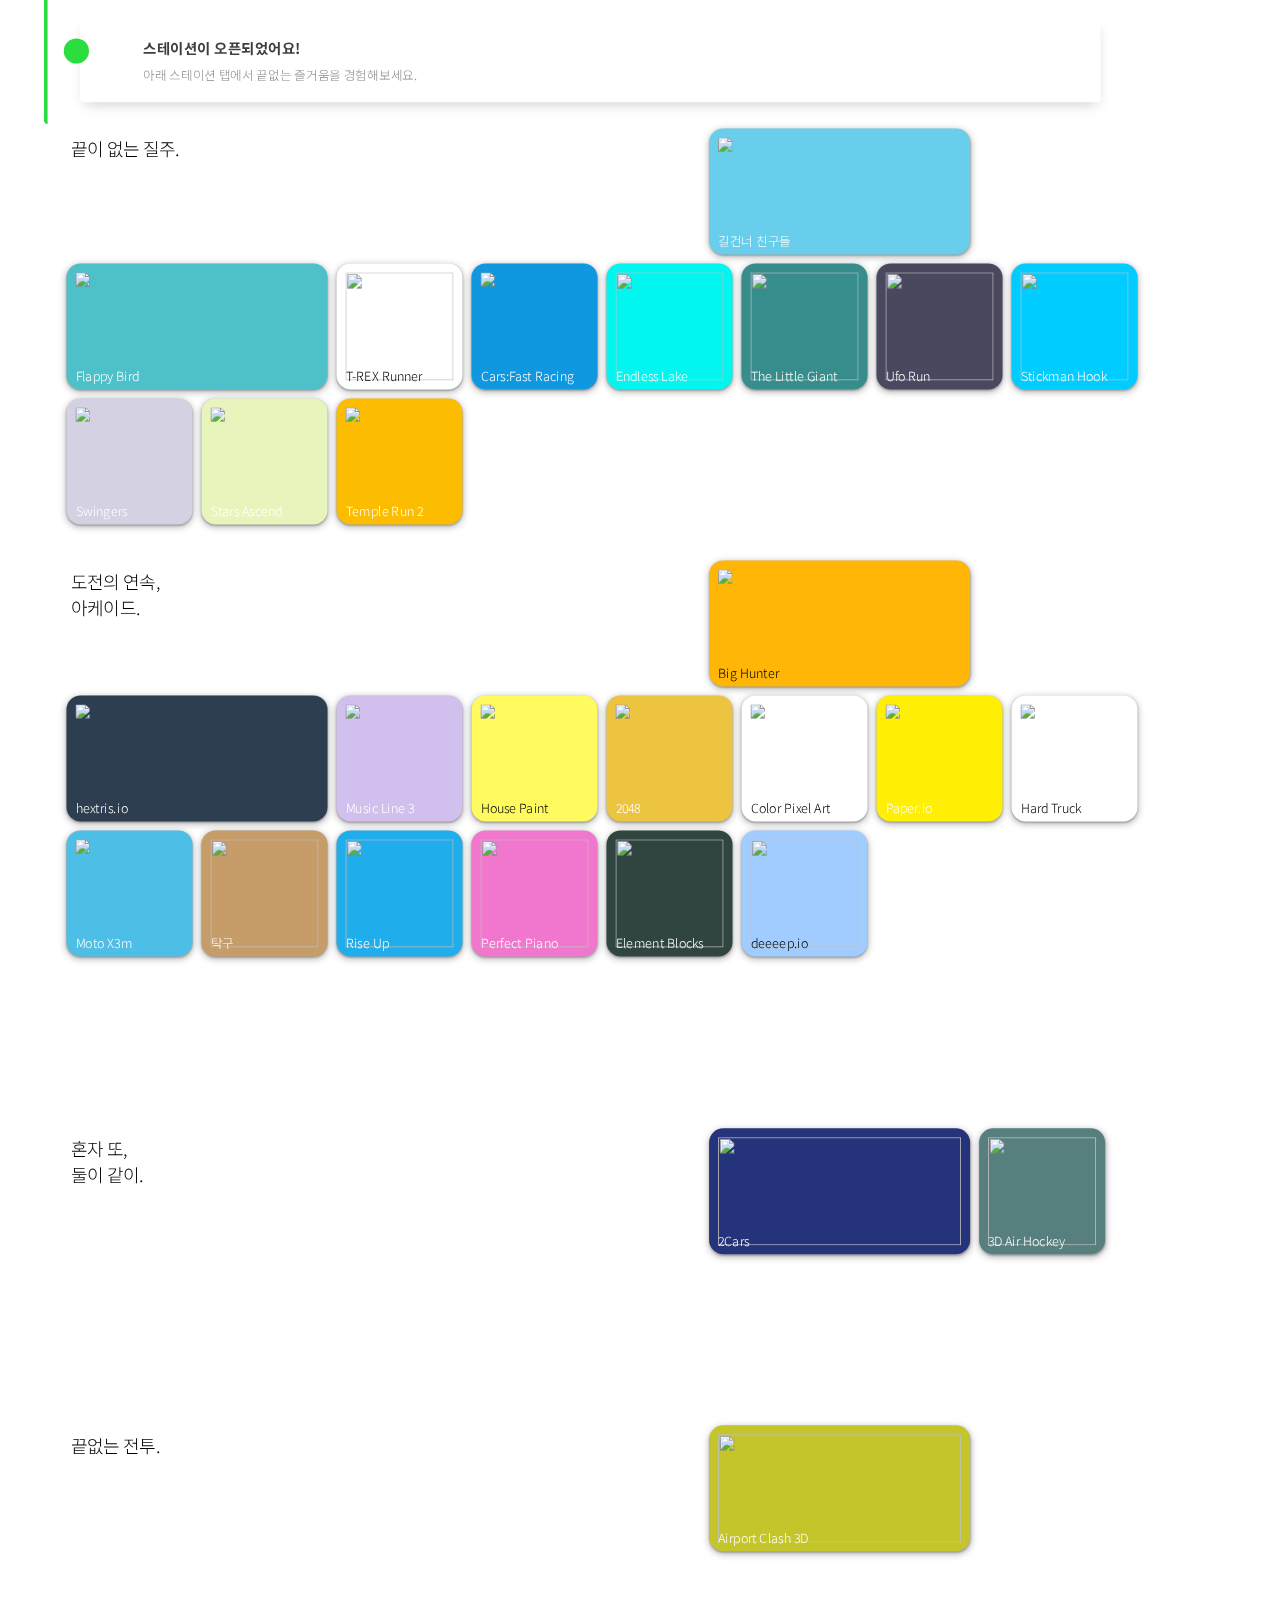
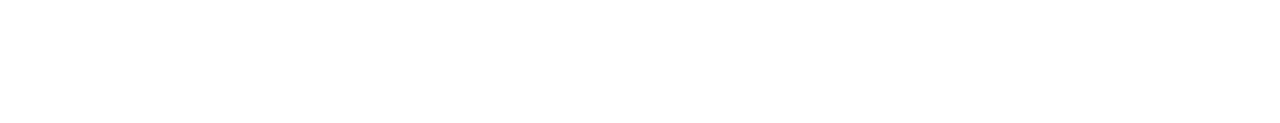
==== index.html @ 14c1a4a1 "Update index.html" ====
<!Doctype html>
<head>
  <title>WePle - 게임의 새로운 차원</title>
  <meta name="viewport" content="width=device-width, initial-scale=1">
  <link href="https://fonts.googleapis.com/css?family=Noto+Sans|Noto+Sans+KR&display=swap" rel="stylesheet">
   <link rel="stylesheet" type="text/css" href="https://maxcdn.bootstrapcdn.com/font-awesome/4.7.0/css/font-awesome.min.css">
   <meta name="mobile-web-app-capable" content="yes">
   <link rel="manifest" href="manifest.json">
  <meta charset="utf-8">


</head>
<body>
<div class="container">
  <br>


<script>
var arr = new Array('안녕하세요!', '만나서 반가워요.', '새로운 게임을 확인해보세요.', '오늘은 어떤 게임을 할까요?', '태호 님, 반가워요!');
document.getElementById('helloText').innerText = randomItem(arr);

function randomItem(a) {
  return a[Math.floor(Math.random() * a.length)];
}

function mutebgm() {
  var imgSource = document.getElementById('floatBtn').src;
  if(imgSource='assests/mute_icon.png') {
    document.getElementById("iframe").src = 'about;blank';
    document.getElementById("floatBtn").src='assests/sound_icon.png';
  }
}

</script>
<script type="text/javascript">
maxWindow();
    window.onload = maxWindow();
    window.onload = maxWindow;



    function maxWindow() {
        window.moveTo(0, 0);

        if (document.all) {
            top.window.resizeTo(screen.availWidth, screen.availHeight);
        }

        else if (document.layers || document.getElementById) {
            if (top.window.outerHeight < screen.availHeight || top.window.outerWidth < screen.availWidth) {
                top.window.outerHeight = screen.availHeight;
                top.window.outerWidth = screen.availWidth;
            }
        }
    }
</script>
<style>

.toast__container {
   margin-left:20px;

    vertical-align: middle;
    margin-left:20px;
    margin-right:0px;

}

.toast__cell{
  display:inline-block;
}

.add-margin{
  margin-top:20px;
}

.toast__svg{
  fill:#fff;
}

.toast {
  text-align:left;
    padding: 21px 0;
    background-color:#fff;
    border-radius:4px;
    max-width: 90%;
    top: 0px;
    box-shadow: 1px 7px 14px -5px rgba(0,0,0,0.2);
}


.toast:before {
    content: '';
    position: absolute;
    top: 0;
    left: 0;
    right:0;
    width: 4px;
    height: 100%;
  border-top-left-radius:4px;
  border-bottom-left-radius: 4px;

}

.toast__icon{
  position:absolute;
  top:50%;
  left:22px;
  transform:translateY(-50%);
  width:14px;
  height:14px;
  padding: 7px;
  border-radius:50%;
  display:inline-block;
}

.toast__type {
  color: #3e3e3e;
  font-weight: 700;
  margin-top: 0;
  margin-bottom: 8px;
}

.toast__message {
    font-size: 14px;
    margin-top: 0;
  margin-bottom: 0;
    color: #878787;
}

.toast__content{
  padding-left:70px;
  padding-right:60px;
}

.toast__close {
    position: absolute;
    right: 22px;
    top: 50%;
    width: 14px;
    cursor:pointer;
    height: 14px;
  fill:#878787;
    transform: translateY(-50%);
}

.toast--green .toast__icon{
  background-color:#2BDE3F;
}

.toast--green:before{
  background-color:#2BDE3F;
}

.toast--blue .toast__icon{
  background-color:#1D72F3;
}

.toast--blue:before{
  background-color:#1D72F3;
}

.toast--yellow .toast__icon{
  background-color:#FFC007;
}

.toast--yellow:before{
  background-color:#FFC007;
}

.toast_wrap {
  margin-left:50px;
  right:0;
}
</style>


<!-- Start of Async Drift Code -->
<!--
<script>
"use strict";

!function() {
  var t = window.driftt = window.drift = window.driftt || [];
  if (!t.init) {
    if (t.invoked) return void (window.console && console.error && console.error("Drift snippet included twice."));
    t.invoked = !0, t.methods = [ "identify", "config", "track", "reset", "debug", "show", "ping", "page", "hide", "off", "on" ],
    t.factory = function(e) {
      return function() {
        var n = Array.prototype.slice.call(arguments);
        return n.unshift(e), t.push(n), t;
      };
    }, t.methods.forEach(function(e) {
      t[e] = t.factory(e);
    }), t.load = function(t) {
      var e = 3e5, n = Math.ceil(new Date() / e) * e, o = document.createElement("script");
      o.type = "text/javascript", o.async = !0, o.crossorigin = "anonymous", o.src = "https://js.driftt.com/include/" + n + "/" + t + ".js";
      var i = document.getElementsByTagName("script")[0];
      i.parentNode.insertBefore(o, i);
    };
  }
}();
drift.SNIPPET_VERSION = '0.3.1';
drift.load('7h4nnuinu4d5');
</script>
End of Async Drift Code -->
<script>
jQuery(document).ready(function(){
  jQuery('.toast__close').click(function(e){
    e.preventDefault();
    var parent = $(this).parent('.toast');
    parent.fadeOut("slow", function() { $(this).remove(); } );
  });
});
</script>

<div id="toast_wrap" style="margin-left:20px;">
<div class="toast toast--green add-margin" style="margin-left:20px;">
  <div class="toast__icon">
<svg version="1.1" class="toast__svg" xmlns="http://www.w3.org/2000/svg" xmlns:xlink="http://www.w3.org/1999/xlink" x="0px" y="0px" viewBox="0 0 32 32" style="enable-background:new 0 0 32 32;" xml:space="preserve">
<g>
	<g id="info">
		<g>
			<path  d="M10,16c1.105,0,2,0.895,2,2v8c0,1.105-0.895,2-2,2H8v4h16v-4h-1.992c-1.102,0-2-0.895-2-2L20,12H8     v4H10z"></path>
			<circle  cx="16" cy="4" r="4"></circle>
		</g>
	</g>
</g>

    </svg>
  </div>
  <div class="toast__content">
    <p class="toast__type">스테이션이 오픈되었어요!</p>
    <p class="toast__message">아래 스테이션 탭에서 끝없는 즐거움을 경험해보세요.</p>
  </div>
  <div class="toast__close">
    <svg version="1.1" xmlns="http://www.w3.org/2000/svg" viewBox="0 0 15.642 15.642" xmlns:xlink="http://www.w3.org/1999/xlink" enable-background="new 0 0 15.642 15.642">
  <path fill-rule="evenodd" d="M8.882,7.821l6.541-6.541c0.293-0.293,0.293-0.768,0-1.061  c-0.293-0.293-0.768-0.293-1.061,0L7.821,6.76L1.28,0.22c-0.293-0.293-0.768-0.293-1.061,0c-0.293,0.293-0.293,0.768,0,1.061  l6.541,6.541L0.22,14.362c-0.293,0.293-0.293,0.768,0,1.061c0.147,0.146,0.338,0.22,0.53,0.22s0.384-0.073,0.53-0.22l6.541-6.541  l6.541,6.541c0.147,0.146,0.338,0.22,0.53,0.22c0.192,0,0.384-0.073,0.53-0.22c0.293-0.293,0.293-0.768,0-1.061L8.882,7.821z"></path>
</svg>
  </div>
</div>
</div>
<br>
<h1 style="font-size:20px; margin-bottom:20px;">끝이 없는 질주.</h1>
<div id="container" style="margin-left:20px; margin-top:0px;">


  <a href="http://www.gamesfreak.net/games/Crossy-road.html?play" target="_blank" class='wide' style="background:#69CEEC;">
      <img src="https://lh3.googleusercontent.com/V31nfvzNcu_47lr8y2L7m3uw9azrpGyox88gpzhQxwfZSXliFJmIRVSlYJL1eOo_X2U" height="100%">

      <h2>길건너 친구들</h2>
    </a>
    <a href="https://playcanv.as/p/2OlkUaxF/" target="_blank" class='wide' style="background:#4EC0CA;">
        <img src="https://assets.pcmag.com/media/images/416710-7-tips-for-high-scores-on-flappy-bird.jpg?thumb=y&width=810&height=456" height="100%">

        <h2>Flappy Bird</h2>
      </a>
      <a href="https://t-rex-game.com/" target="_blank" class='box' style="background:#fff">
        <img src="https://ih0.redbubble.net/image.760598103.3456/flat,1000x1000,075,f.u1.jpg" height="100%" width="100%">
        <h2 style="color:black;">T-REX Runner</h2>
      </a>

      <a href="https://play.lol.disney.com/v1/files/f37e83c0-dbe4-11e6-b40b-06de3600005d/release3/index.html?refOverride=https%3A%2F%2Flol.disney.com%2Fgames%2Fracing-games&coreGameId=52c96b6324a6cab99388fa7d" target="_blank" class='box' style="background:#0f97e0">
        <img src="https://cdn.andyroid.net/website/wp-content/uploads/2015/04/Cars-Fast-as-Lightning-icon.png" height="100%">
        <h2>Cars:Fast Racing</h2>
      </a>

<a href="https://www.agame.com/game/endless-lake?play=true" target="_blank" class='box' style="background:#00F6EE">
  <img src="https://imgs2.dab3games.com/endless-lake-game.png" height="100%" width="100%">
  <h2>Endless Lake</h2>
</a>
<a href="https://play.famobi.com/the-little-giant" target="_blank" class='box' style="background:#378D8C">
  <img src="https://img.cdn.famobi.com/portal/html5games/images/tmp/TheLittleGiantTeaser.jpg?v=0.2-12464ece" height="100%" width="100%">
  <h2>The Little Giant</h2>
</a>
<a href="https://play.famobi.com/ufo-run" target="_blank" class='box' style="background:#4A485E">
  <img src="https://img.cdn.famobi.com/portal/html5games/images/tmp/UfoRunTeaser.jpg" height="100%" width="100%">
  <h2>Ufo Run</h2>
</a>

<a href="https://www.agame.com/game/stickman-swing?play=true" target="_blank" class='box' style="background:#00ccff">
  <img src="https://d2jcw5q7j4vmo4.cloudfront.net/aZ5vf1TNx8EhhCCIAwBUau2Up7JNZpTP0GaTwXSke4ZFTzIeN7jNebcLI_pxQC9wfHm4=w512" height="100%" width="100%">
  <h2>Stickman Hook</h2>
</a>
<a href="https://html5.gamedistribution.com/bd69e72a170c42828647b48d53b0f0a3/" target="_blank" class='box' style="background:#d4d1e2">
  <img src="https://html5.gamedistribution.com/bd69e72a170c42828647b48d53b0f0a3/loading-logo.png" height="100%">
  <h2>Swingers</h2>
</a>
<a href="https://m.plonga.com/adventure/Stars-Ascend"  target="_blank" class='box' style="background:#e7f5bd">
      <img src="https://imgs2.dab3games.com/stars-ascend-game.png" height="100%">
    <h2>Stars Ascend</h2>
  </a>
  <a href="https://m.plonga.com/adventure/Temple-Run-2-Online"  target="_blank" class='box' style="background:#fcbd00">
        <img src="https://images-na.ssl-images-amazon.com/images/I/81246F7IQJL._SY355_.png" height="100%">
      <h2>Temple Run 2</h2>
    </a>
</div>


<h1 style="font-size:30px;"></h1><h1 style="font-size:30px;"></h1>
<h1 style="font-size:30px;"></h1>

<h1 style="font-size:20px; margin-bottom:20px; ">도전의 연속,<br> 아케이드.</h1>
<div id="container" style="margin-left:20px; margin-top:0px;">

  <a href="https://html5.gamedistribution.com/b2968ed730164923a5f531b792278fe0/" target="_blank" class='wide'  style="background:#ffb607">
    <img src="https://image.winudf.com/v2/image1/Y29tLmtha2Fyb2QuYmlnaHVudGVyX3NjcmVlbl9rby1LUl8wXzE1NjEwNjg4NTFfMDgx/screen-0.jpg?fakeurl=1&type=.jpg" height="100%" >
    <h2 style="color:black;">Big Hunter</h2>
  </a>




    <a href="http://play.famobi.com/hextris"  target="_blank" class='wide' style="background:#2d3e50">
          <img src="https://i.ytimg.com/vi/5M-5stPyFxU/maxresdefault.jpg" height="100%">
        <h2>hextris.io</h2>
      </a>

      <a href="https://html5.gamedistribution.com/7c1b2e56439f4ab9ac2849eff042216b/"  target="_blank" class='box' style="background:#d1c0ed">
            <img src="https://files.skywardgames.com/pictures/music_line_3.jpg" height="100%">
          <h2>Music Line 3</h2>
        </a>

        <a href="https://www.yiv.com/games/House-Paint/index.html"  target="_blank" class='box' style="background:#fffa5e">
              <img src="https://images-na.ssl-images-amazon.com/images/I/51RQCl8zEeL._SY355_.png" height="100%">
            <h2 style="color:black;">House Paint</h2>
          </a>

      <a href="https://api.razzlepuzzles.com/2048?locale=ko"  target="_blank" class='box' style="background:#EDC43F">
            <img src="https://upload.wikimedia.org/wikipedia/commons/thumb/1/18/2048_logo.svg/1200px-2048_logo.svg.png" height="100%">
          <h2>2048</h2>
        </a>
      <a href="https://play.famobi.com/html5game/1d87d326-b266-4148-b2c8-c720d5285632/A1000-1"  target="_blank" class='box' style="background:#fff">
            <img src="https://is3-ssl.mzstatic.com/image/thumb/Purple113/v4/ee/48/df/ee48dfc8-23a0-c3df-5da5-0c719bc98f45/source/512x512bb.jpg" height="100%">
          <h2 style="color:black;">Color Pixel Art</h2>
        </a>

        <a href="https://ko.y8.com/games/paper_io_2"  target="_blank" class='box' style="background:#feef04">
              <img src="https://img.poki.com/cdn-cgi/image/width=600,height=600,fit=cover,g=0.5x0.5,f=auto/d2708e8aa31df3fe7b211bca36405d6d.png" height="100%">
            <h2>Paper.io</h2>
          </a>
        <a href="https://m.plonga.com/Racing/Hard-Truck-Game"  target="_blank" class='box' style="background:#fff">
              <img src="https://imgs2.dab3games.com/hard-truck-game.png" height="100%">
            <h2 style="color:black;">Hard Truck</h2>
          </a>
          <a href="https://ko.y8.com/games/moto_x3m"  target="_blank" class='box' style="background:#4dbee5">
                <img src="https://static8.kizi.com/system/static/thumbs/big_tile_thumb/1416/thumb300_300X300.jpg?1548332983" height="100%">
              <h2>Moto X3m</h2>
            </a>

      <a href="https://play.famobi.com/table-tennis-world-tour/A-5U0J1"  target="_blank" class='box'  style="background:#c69c68">
        <img src="https://img.cdn.famobi.com/portal/html5games/images/tmp/TableTennis_WorldTour_Teaser.jpg" height="100%" width="100%">

        <h2>탁구</h2>
      </a>

      <a href="https://m.plonga.com/Arcade/Rise-Up-Online-Game"  target="_blank" class='box'  style="background:#20adeb">
        <img src="https://m.plonga.com/uploads/thumbs/rise-up-game-online.png" height="100%" width="100%">

        <h2>Rise Up</h2>
      </a>
    <a href="https://play.famobi.com/perfect-piano"  target="_blank" class='box'  style="background:#F177CE">
      <img src="https://img.cdn.famobi.com/portal/html5games/images/tmp/PerfectPiano_Teaser.jpg?v=0.2-12464ece" height="100%" width="100%">

      <h2>Perfect Piano</h2>
    </a>
    <a href="https://play.famobi.com/element-blocks"  target="_blank" class='box'    style="background:#314540">
      <img src="https://img.cdn.famobi.com/portal/html5games/images/tmp/ElementBlocksTeaser.jpg?v=0.2-12464ece" height="100%" width="100%">

      <h2>Element Blocks</h2>
    </a>

    <a href="https://deeeep.io/" target="_blank" class='box'  style="background:#A1CCFF">
      <img src="https://is2-ssl.mzstatic.com/image/thumb/Purple111/v4/b9/1f/5c/b91f5cd8-729e-5ae5-4678-826ef607cdd0/source/512x512bb.jpg" height="100%" width="100%">
      <h2 style="color:black;">deeeep.io</h2>

</a>




</div>
<h1 style="font-size:30px;"></h1>
<h1 style="font-size:30px;"></h1>
<h1 style="font-size:30px;"></h1>

<h1 style="font-size:20px; margin-bottom:20px;">혼자 또,<br>둘이 같이.</h1>
<div id="container" style="margin-left:20px; margin-top:0px;">


  <a href="https://play.famobi.com/2cars" target="_blank" class='wide' style="background:#25337A">
    <img src="https://lh3.googleusercontent.com/qPriY5KT3hcDucc_lCOUO4PRrpZ9L7_cJKsfjyTMwNM0-jGQi1JKFX8XB5yxUvTt5g" height="100%" width="100%">
    <h2>2Cars</h2>
  </a>

  <a href="https://play.famobi.com/3d-air-hockey" target="_blank" class='box' style="background:#567f7e">
    <img src="https://img.cdn.famobi.com/portal/html5games/images/tmp/3dAirHockeyTeaser.jpg" height="100%" width="100%">
    <h2>3D Air Hockey</h2>
  </a>
  <h1 style="font-size:30px;"></h1>
  <h1 style="font-size:30px;"></h1>
</div>






<h1 style="font-size:30px;"></h1>

<h1 style="font-size:20px; margin-bottom:20px;">끝없는 전투.</h1>
<div id="container" style="margin-left:20px; margin-top:0px;">
  <a href="https://clash3d.com/airportclash3d" target="_blank" class='wide' style="background:#c4c52a;">
      <img src="https://store-images.s-microsoft.com/image/apps.63557.14236348457220859.725a6c76-3945-4d46-a4ec-4fba502d8b6f.fd8aef34-65c9-4e3a-bbc2-6f02b84e9817?mode=scale&q=90&h=1080&w=1920" height="100%" width="100%">

      <h2>Airport Clash 3D</h2>
    </a>

</div>
<!--
<div id="footer">
<div class="container2">
	<div class="blobs">
		<div class="circle-styles main-circle"><img src="https://i.pinimg.com/originals/70/df/35/70df353f3bc25c57ab06c180e8e2682a.gif"  width=120px height=100px>
			<div class="bg"></div>
			<div class="cross center">
			</div>
		</div>
  -->


		</div>
		</div>

	</div>




		</div>

	</div>

</div>

    <style>

    .container2 {
      position: fixed; bottom: 0; width: 100%;
    	justify-content: right;
    	align-items: right;
    }
    .blobs {
    	display: flex;
    	justify-content: center;
    	align-items: center;
    	filter: url(#goo);
    	position: absolute;
      box-shadow: 2px 2px 3px #999;
    	left: 80%;
    	bottom: 20px;
    	right: 0;
      top:30px;
    }
    .box {
    	height: 100px;
    	width: 550px;
    	box-shadow: 0px 5px 20px 5px rgba(0, 0, 0, 0.075);
    	clip-path: url(#cut);
    	border-radius:5px;
    	z-index: -1;
    }
    svg {
    	height: 0;
    	width: 0;
    }
    .circle-styles {
    	position: absolute;
    	width: 90px;
    	height: 90px;
    	transform: translate(0, -48px);
    	background: hsl(337, 70%, 58%);
    	clip-path: circle(42px at center);
    }
    .circle-styles:nth-child(1) span {
    	width: 35px;
    	height: 5px;
    	background: rgb(255, 255, 255);
    	position: absolute;
    	border-radius: 15px;
    }
    .circle-styles:nth-child(1) span:nth-child(2) {
    	transform: rotate(90deg);
    }
    .circle-styles:nth-child(1) {
    	display: flex;
    	align-items: center;
    	justify-content: center;
    }
    .first {
    	transition: transform 0.5s 100ms ease-out;
    	background: hsl(307, 70%, 58%);
    }
    .second {
    	transition: transform 0.5s 300ms ease-out;
    	background: hsl(277, 70%, 58%);
    }
    .last {
    	transition: transform 0.5s 500ms ease-out;
    	background: hsl(247, 70%, 58%);
    }
    .first.show {
    	transform: translate(-100px, -120px);
    }
    .second.show {
    	transform: translate(0px, -150px);
    }
    .last.show {
    	transform: translate(100px, -120px);
    }
    .cross {
    	transform-origin: center center;
    	transition: all 0.5s ease-in-out;
    }
    .bg {
    	transition: all 0.4s ease-in-out;
    	width: 100px;
    	height: 100px;
    	position: absolute;
    	border-radius: 100%;
    	transform: scale(0);
    	background: hsla(0, 0%, 100%, 0.459);
    }
    .bg.show {
    	transform: scale(0.7);
    	opacity: 0;
    }
    .cross.show {
    	transform: rotate(45deg);
    }
    .main-circle {
    	z-index: 2;
    }
    .icons {
    	height: 100%;
    	display: flex;
    	justify-content: space-around;
    	align-items: center;
    }
    .icons svg {
    	width: 45px;
    	height: 45px;
    	margin: 30px;
    	fill: hsl(0, 0%, 52%);
    	transition: fill 0.5s ease-out;
    }
    .icons svg.colorchange {
    	fill: hsla(0, 0%, 67%, 0.534);
    }
    .circles svg {
    	transition: fill 0.3s ease-out;
    	fill: hsl(0, 0%, 92%);
    }
    .circles:hover svg {
    	fill: hsl(0, 0%, 100%);
    }
    .main-icons {
    	fill: rgb(255, 255, 255);
    	width: 30px;
    	height: 30px;
    }
    .center {
    	display: flex;
    	align-items: center;
    	justify-content: center;
    }
    .move-left {
    	transform: translate(-20px, 0px);
    }
    .move-right {
    	transform: translate(20px, 0px);
    }
    footer {
      position: fixed; bottom: 0PX; width: 100%;
    }
    </style>

    <script>
    const button = document.querySelector(".main-circle");
const circles = document.querySelectorAll(".circles");
const cross = document.querySelector(".cross");
const crossbg = document.querySelector(".bg");
const boxicons = document.querySelectorAll(".icons svg");
button.addEventListener("click", function() {
  cross.classList.toggle("show");
  crossbg.classList.toggle("show");
  circles.forEach(element => {
    element.classList.toggle("show");

  });
  boxicons.forEach(element => {
    element.classList.toggle("colorchange");
  });
});

    </script>

</body>
</html>

<style>
@import url(https://fonts.googleapis.com/css?family=Open+Sans:400,300);

* { -webkit-font-smoothing:antialiased; -moz-font-smoothing:antialiased; -ms-font-smoothing:antialiased; -o-font-smoothing:antialiased; font-smoothing:antialiased; }
.float{
	position:fixed;
	width:60px;
	height:60px;
	bottom:40px;
	right:40px;
	background-color:#0C9;
	color:#FFF;
	border-radius:50px;
	text-align:center;
	box-shadow: 2px 2px 3px #999;
}

.my-float{
	margin-top:22px;
}

body{
  margin:0px;
  padding:0px;
  font-family: "Noto Sans KR", 'Noto Sans';
	background:#fff;
	color:#000;
	font-weight:300;
}


h1{
	font-family: "Noto Sans KR", 'Noto Sans';
	font-weight:300;
	float: left;
	width: 55%;
	margin-left: 30px;
	font-size: 40px;
	margin-bottom: 40px;
}
h2{
	margin:0px;
  font-family: "Noto Sans KR", 'Noto Sans';
	font-weight:300;
}
.container{
	margin:50px;
	width: 100%;
	margin-top: -30px;
  margin-left:-20px;
	-webkit-transform:scale(0.9);
}
a.wide, a.box{
	text-decoration:none;
	color:#fff;
	-webkit-transition: -webkit-transform 0.1s;
	position:relative;
	overflow:hidden;
  border-radius: 1rem;
  box-shadow:	0 0.125rem 0.5rem rgba(0, 0, 0, .3), 0 0.0625rem 0.125rem rgba(0, 0, 0, .2);

}

a.wide h2, a.box h2{
	position:absolute;
	bottom:5px;
	font-size:14px;
}

a.wide h2.top, a.box h2.top{
	position:static;

	font-size:14px;
}
a.wide i, a.box i{
font-size: 60px;
text-align: center;
display: block;
margin-top: 10px; /* outside Codepen is actually 30px */
}
a.wide:hover, a.box:hover{
	-webkit-transform: scale(1.05);
}

a.wide:active, a.box:active{
	-webkit-transform: scale(1);
}
.wide{
	width:270px;
	height:120px;
	overflow:hidden;
	font-size:13px;
	padding:10px;
	display:block;
	float:left;
	margin:5px;
}

.box{
	width:120px;
	height:120px;
	overflow:hidden;
	font-size:13px;
	padding:10px;
	display:block;
	float:left;
	margin:5px;
}
.lime{background:#61b812;}
.orange{background:#e76022;}
.blue{background:#1E90FF;}
.redgay{background:#DA312E;}
.yellow{background:#dbb701;}
.bluefish{background:#02b9e3;}
.magenta{background:#d22a4e;}
.spacer{
	width:770px;
	margin-right: 50px;
	float:left;
}
.spacer3x{
	width:300px;
}

@-webkit-keyframes galeri
{
1% {background-position: 0px 0px;}
10%{background-position: 0px 140px;}
20%{background-position: 0px 140px;}
30%{background-position: 0px 280px;}
40%{background-position: 0px 280px;}
50%{background-position: 0px 420px;}
60%{background-position: 0px 420px;}
70%{background-position: 0px 560px;}
80%{background-position: 0px 560px;}
100% {background-position: 0px 560px;}
}

.gallery{
	background: url(https://dl.dropbox.com/u/39272011/image_metro.png);
	-webkit-animation: galeri 15s infinite;
}
.right{
	float:right;
	text-align:right;
	margin-top: 30px;
}
.right p{
	margin: 5px 0px;
}
img.prof{
	float: right;
	margin: 10px;
	margin-top: 40px;
}
.i_bot{
	font-size: 30px;
	text-align: left;
	position: absolute;
	bottom: 0px;
}
.cal_i{
	margin-top: 20px;
	margin-left: 15px;
	width: 155px;
}
.cal_e h1{
	position: absolute;
	right: 0px;
	width: 115px;
	text-align: center;
	margin: 0px;
	font-size: 60px;
}
.cal_e p{
	position: absolute;
	right: 0px;
	width: 115px;
	text-align: center;
	margin-top: 75px;
	text-transform: uppercase;
}
.cal_e i{
	text-align: left;
	font-size: 25px !important;
	position: absolute;
	bottom: 0px;
}
</style>
<script>
GoInFullscreen();
function GoInFullscreen(element) {
	if(element.requestFullscreen)
		element.requestFullscreen();
	else if(element.mozRequestFullScreen)
		element.mozRequestFullScreen();
	else if(element.webkitRequestFullscreen)
		element.webkitRequestFullscreen();
	else if(element.msRequestFullscreen)
		element.msRequestFullscreen();
}

window.onpageshow = function (event) {
 if (event.persisted) {
window.opener='Self';
window.open('','_parent','');
window.close();
}

}

</script>
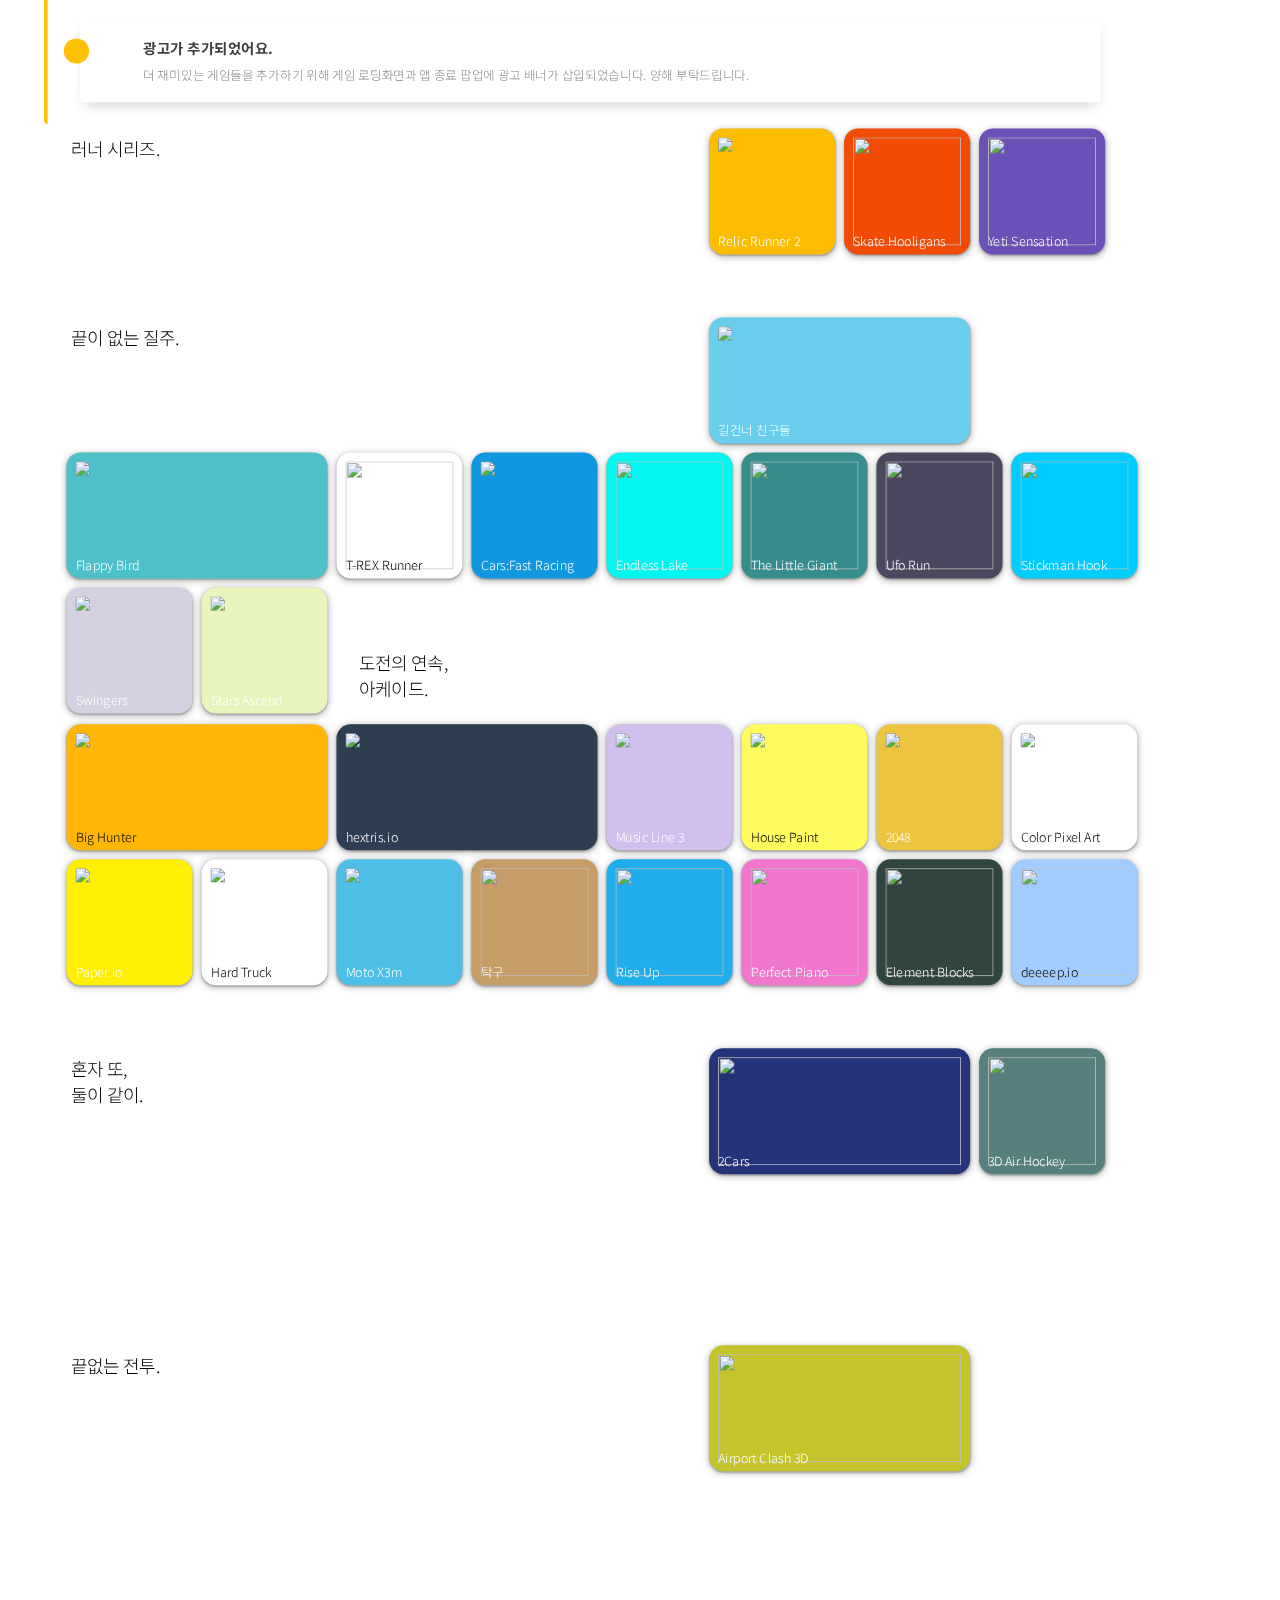
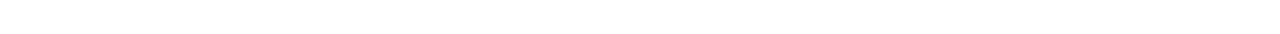
==== commit ab8ac78d: "yeti" ====
--- a/index.html
+++ b/index.html
@@ -204,17 +204,15 @@
 </script>
 End of Async Drift Code -->
 <script>
-jQuery(document).ready(function(){
-  jQuery('.toast__close').click(function(e){
-    e.preventDefault();
-    var parent = $(this).parent('.toast');
-    parent.fadeOut("slow", function() { $(this).remove(); } );
-  });
-});
+setTimeout(function() {
+document.getElementById("toast_part").style.display="none";
+}, 10000);
+
+
 </script>
-
+  <div id="toast_part">
 <div id="toast_wrap" style="margin-left:20px;">
-<div class="toast toast--green add-margin" style="margin-left:20px;">
+<div class="toast toast--yellow add-margin" style="margin-left:20px;">
   <div class="toast__icon">
 <svg version="1.1" class="toast__svg" xmlns="http://www.w3.org/2000/svg" xmlns:xlink="http://www.w3.org/1999/xlink" x="0px" y="0px" viewBox="0 0 32 32" style="enable-background:new 0 0 32 32;" xml:space="preserve">
 <g>
@@ -228,9 +226,10 @@
 
     </svg>
   </div>
+
   <div class="toast__content">
-    <p class="toast__type">스테이션이 오픈되었어요!</p>
-    <p class="toast__message">아래 스테이션 탭에서 끝없는 즐거움을 경험해보세요.</p>
+    <p class="toast__type">광고가 추가되었어요.</p>
+    <p class="toast__message">더 재미있는 게임들을 추가하기 위해 게임 로딩화면과 앱 종료 팝업에 광고 배너가 삽입되었습니다. 양해 부탁드립니다.</p>
   </div>
   <div class="toast__close">
     <svg version="1.1" xmlns="http://www.w3.org/2000/svg" viewBox="0 0 15.642 15.642" xmlns:xlink="http://www.w3.org/1999/xlink" enable-background="new 0 0 15.642 15.642">
@@ -239,7 +238,30 @@
   </div>
 </div>
 </div>
+</div>
 <br>
+
+
+<h1 style="font-size:20px; margin-bottom:20px;">러너 시리즈.</h1>
+<div id="container" style="margin-left:20px; margin-top:0px;">
+<!--https://m.plonga.com/adventure/Temple-Run-2-Online-->
+  <a href="https://gemioli.com/relicrunway/"  target="_blank" class='box' style="background:#fcbd00">
+        <img src="https://images-na.ssl-images-amazon.com/images/I/81246F7IQJL._SY355_.png" height="100%">
+      <h2>Relic Runner 2</h2>
+
+  <a href="https://gemioli.com/hooligans/" target="_blank" class='box' style="background:#f24b05">
+    <img src="https://assets.funnygames.kr/games/assets/tiles/5/94325/83775/300x300-355967.jpg?r=1489575975801" height="100%" width="100%">
+    <h2>Skate Hooligans</h2>
+  </a>
+
+  <a href="https://gemioli.com/yetisensation/html5/gemioli/" target="_blank" class='box' style="background:#6b50b7">
+    <img src="https://static.oyungemisi.com/games/assets/tiles/7/92807/50873/300x300_1-295725.jpg?r=0" height="100%" width="100%">
+    <h2>Yeti Sensation</h2>
+  </a>
+</div>
+
+<h1 style="font-size:30px;"></h1>
+
 <h1 style="font-size:20px; margin-bottom:20px;">끝이 없는 질주.</h1>
 <div id="container" style="margin-left:20px; margin-top:0px;">
 
@@ -289,14 +311,11 @@
       <img src="https://imgs2.dab3games.com/stars-ascend-game.png" height="100%">
     <h2>Stars Ascend</h2>
   </a>
-  <a href="https://m.plonga.com/adventure/Temple-Run-2-Online"  target="_blank" class='box' style="background:#fcbd00">
-        <img src="https://images-na.ssl-images-amazon.com/images/I/81246F7IQJL._SY355_.png" height="100%">
-      <h2>Temple Run 2</h2>
+
     </a>
 </div>
 
 
-<h1 style="font-size:30px;"></h1><h1 style="font-size:30px;"></h1>
 <h1 style="font-size:30px;"></h1>
 
 <h1 style="font-size:20px; margin-bottom:20px; ">도전의 연속,<br> 아케이드.</h1>
@@ -380,8 +399,6 @@
 
 </div>
 <h1 style="font-size:30px;"></h1>
-<h1 style="font-size:30px;"></h1>
-<h1 style="font-size:30px;"></h1>
 
 <h1 style="font-size:20px; margin-bottom:20px;">혼자 또,<br>둘이 같이.</h1>
 <div id="container" style="margin-left:20px; margin-top:0px;">
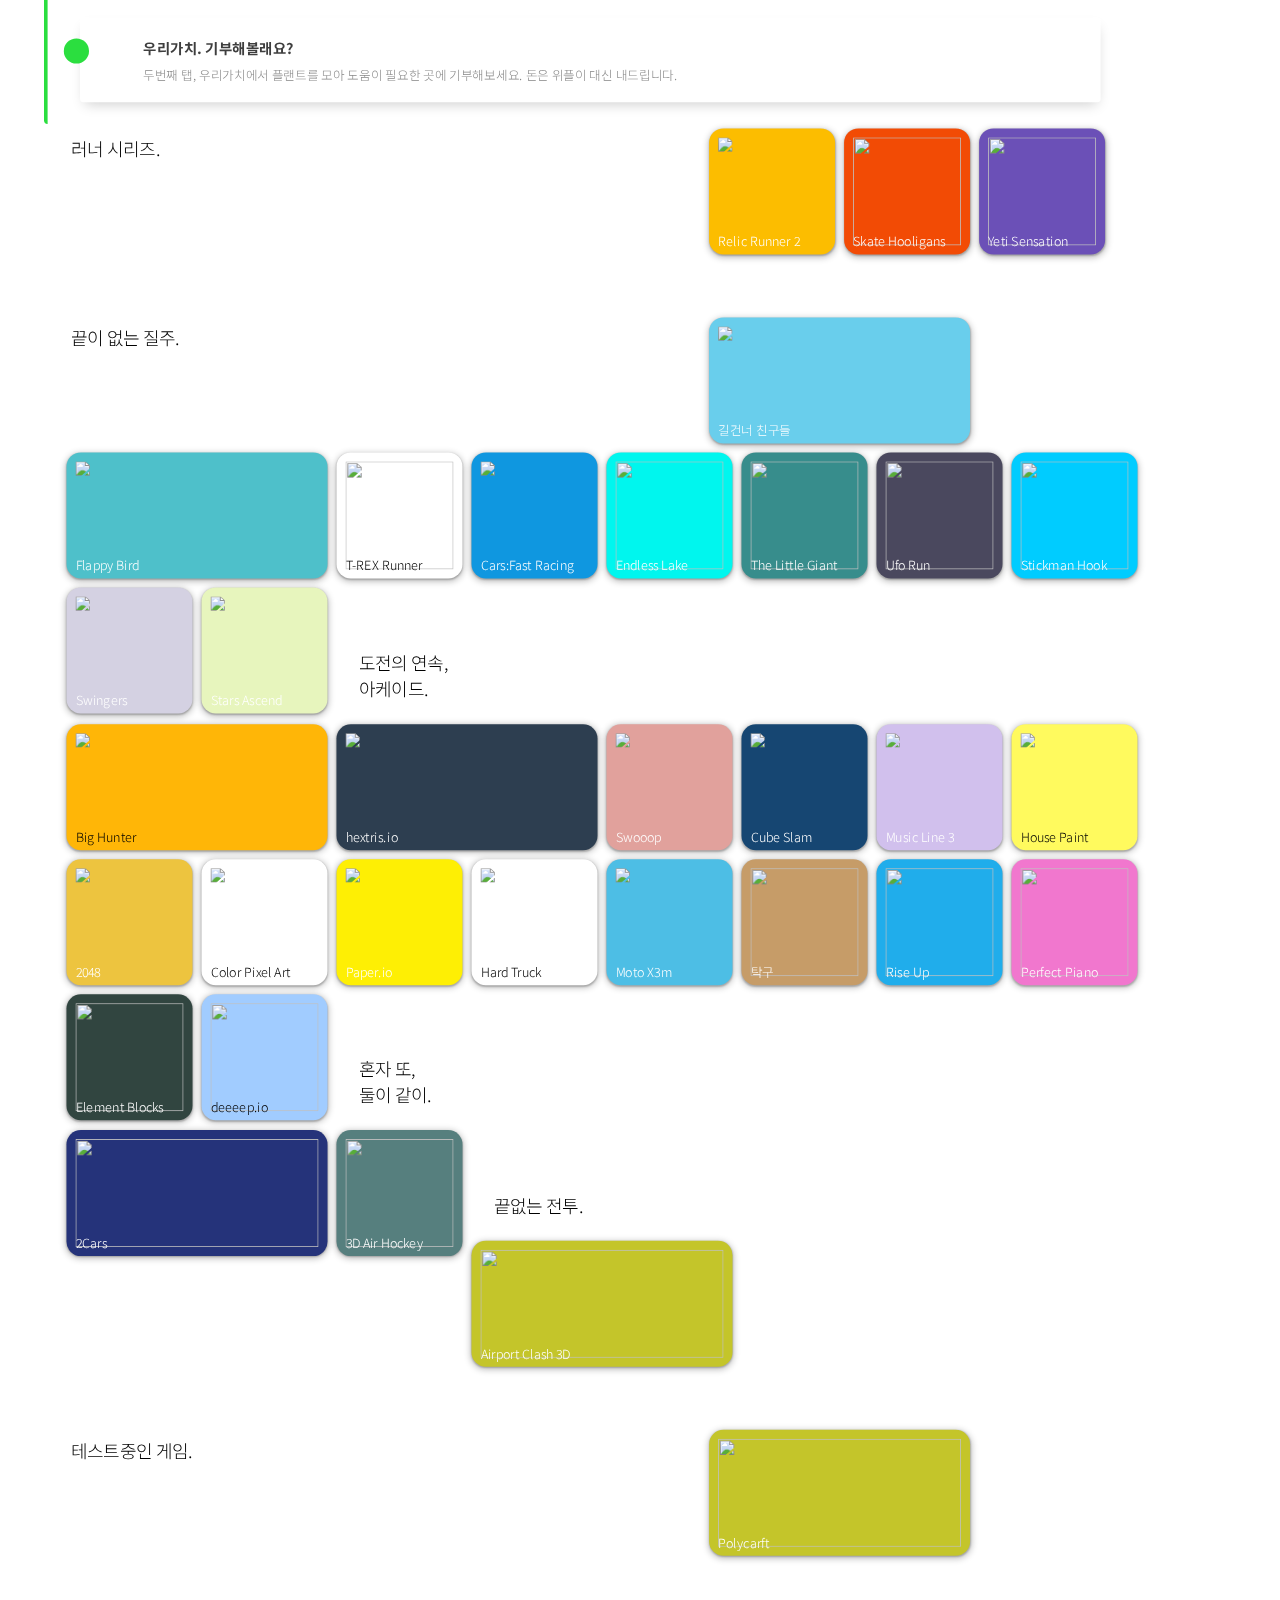
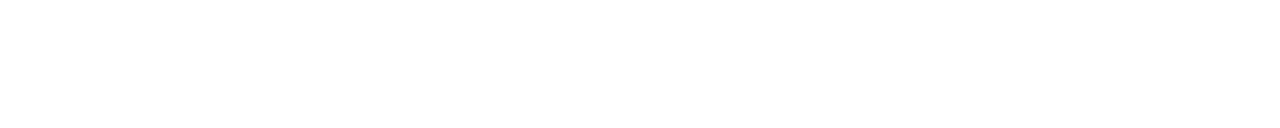
==== commit 1662447e: "Update index.html" ====
--- a/index.html
+++ b/index.html
@@ -212,7 +212,7 @@
 </script>
   <div id="toast_part">
 <div id="toast_wrap" style="margin-left:20px;">
-<div class="toast toast--yellow add-margin" style="margin-left:20px;">
+<div class="toast toast--green add-margin" style="margin-left:20px;">
   <div class="toast__icon">
 <svg version="1.1" class="toast__svg" xmlns="http://www.w3.org/2000/svg" xmlns:xlink="http://www.w3.org/1999/xlink" x="0px" y="0px" viewBox="0 0 32 32" style="enable-background:new 0 0 32 32;" xml:space="preserve">
 <g>
@@ -228,8 +228,8 @@
   </div>
 
   <div class="toast__content">
-    <p class="toast__type">광고가 추가되었어요.</p>
-    <p class="toast__message">더 재미있는 게임들을 추가하기 위해 게임 로딩화면과 앱 종료 팝업에 광고 배너가 삽입되었습니다. 양해 부탁드립니다.</p>
+    <p class="toast__type">우리가치. 기부해볼래요?</p>
+    <p class="toast__message">두번째 탭, 우리가치에서 플랜트를 모아 도움이 필요한 곳에 기부해보세요. 돈은 위플이 대신 내드립니다.</p>
   </div>
   <div class="toast__close">
     <svg version="1.1" xmlns="http://www.w3.org/2000/svg" viewBox="0 0 15.642 15.642" xmlns:xlink="http://www.w3.org/1999/xlink" enable-background="new 0 0 15.642 15.642">
@@ -334,10 +334,23 @@
         <h2>hextris.io</h2>
       </a>
 
-      <a href="https://html5.gamedistribution.com/7c1b2e56439f4ab9ac2849eff042216b/"  target="_blank" class='box' style="background:#d1c0ed">
-            <img src="https://files.skywardgames.com/pictures/music_line_3.jpg" height="100%">
-          <h2>Music Line 3</h2>
+
+      <a href="http://swooop.playcanvas.com/"  target="_blank" class='box' style="background:#e1a19c">
+            <img src="http://blog.playcanvas.com/wp-content/uploads/2014/03/swooop_blog.jpg" height="100%">
+          <h2>Swooop</h2>
         </a>
+
+
+              <a href="https://www.cubeslam.com/tbjpnh"  target="_blank" class='box' style="background:#164672">
+                    <img src="https://lh3.googleusercontent.com/WonLFxYYRzJCSjR6FMqglMKKQos8KcWpNNVhWekCCVhN3CJyNXNFbG_Q5JxQJVdwRjruVYRZmg=w128-h128-e365" height="100%">
+                  <h2>Cube Slam</h2>
+                </a>
+
+
+        <a href="https://html5.gamedistribution.com/7c1b2e56439f4ab9ac2849eff042216b/"  target="_blank" class='box' style="background:#d1c0ed">
+              <img src="https://files.skywardgames.com/pictures/music_line_3.jpg" height="100%">
+            <h2>Music Line 3</h2>
+          </a>
 
         <a href="https://www.yiv.com/games/House-Paint/index.html"  target="_blank" class='box' style="background:#fffa5e">
               <img src="https://images-na.ssl-images-amazon.com/images/I/51RQCl8zEeL._SY355_.png" height="100%">
@@ -413,8 +426,6 @@
     <img src="https://img.cdn.famobi.com/portal/html5games/images/tmp/3dAirHockeyTeaser.jpg" height="100%" width="100%">
     <h2>3D Air Hockey</h2>
   </a>
-  <h1 style="font-size:30px;"></h1>
-  <h1 style="font-size:30px;"></h1>
 </div>
 
 
@@ -430,6 +441,19 @@
       <img src="https://store-images.s-microsoft.com/image/apps.63557.14236348457220859.725a6c76-3945-4d46-a4ec-4fba502d8b6f.fd8aef34-65c9-4e3a-bbc2-6f02b84e9817?mode=scale&q=90&h=1080&w=1920" height="100%" width="100%">
 
       <h2>Airport Clash 3D</h2>
+    </a>
+
+</div>
+
+
+<h1 style="font-size:30px;"></h1>
+
+<h1 style="font-size:20px; margin-bottom:20px;">테스트중인 게임.</h1>
+<div id="container" style="margin-left:20px; margin-top:0px;">
+  <a href="http://polycraftgame.com/" target="_blank" class='wide' style="background:#c4c52a;">
+      <img src="https://tutorialzine.com/media/2015/01/polycraft.jpg" height="100%" width="100%">
+
+      <h2>Polycarft</h2>
     </a>
 
 </div>
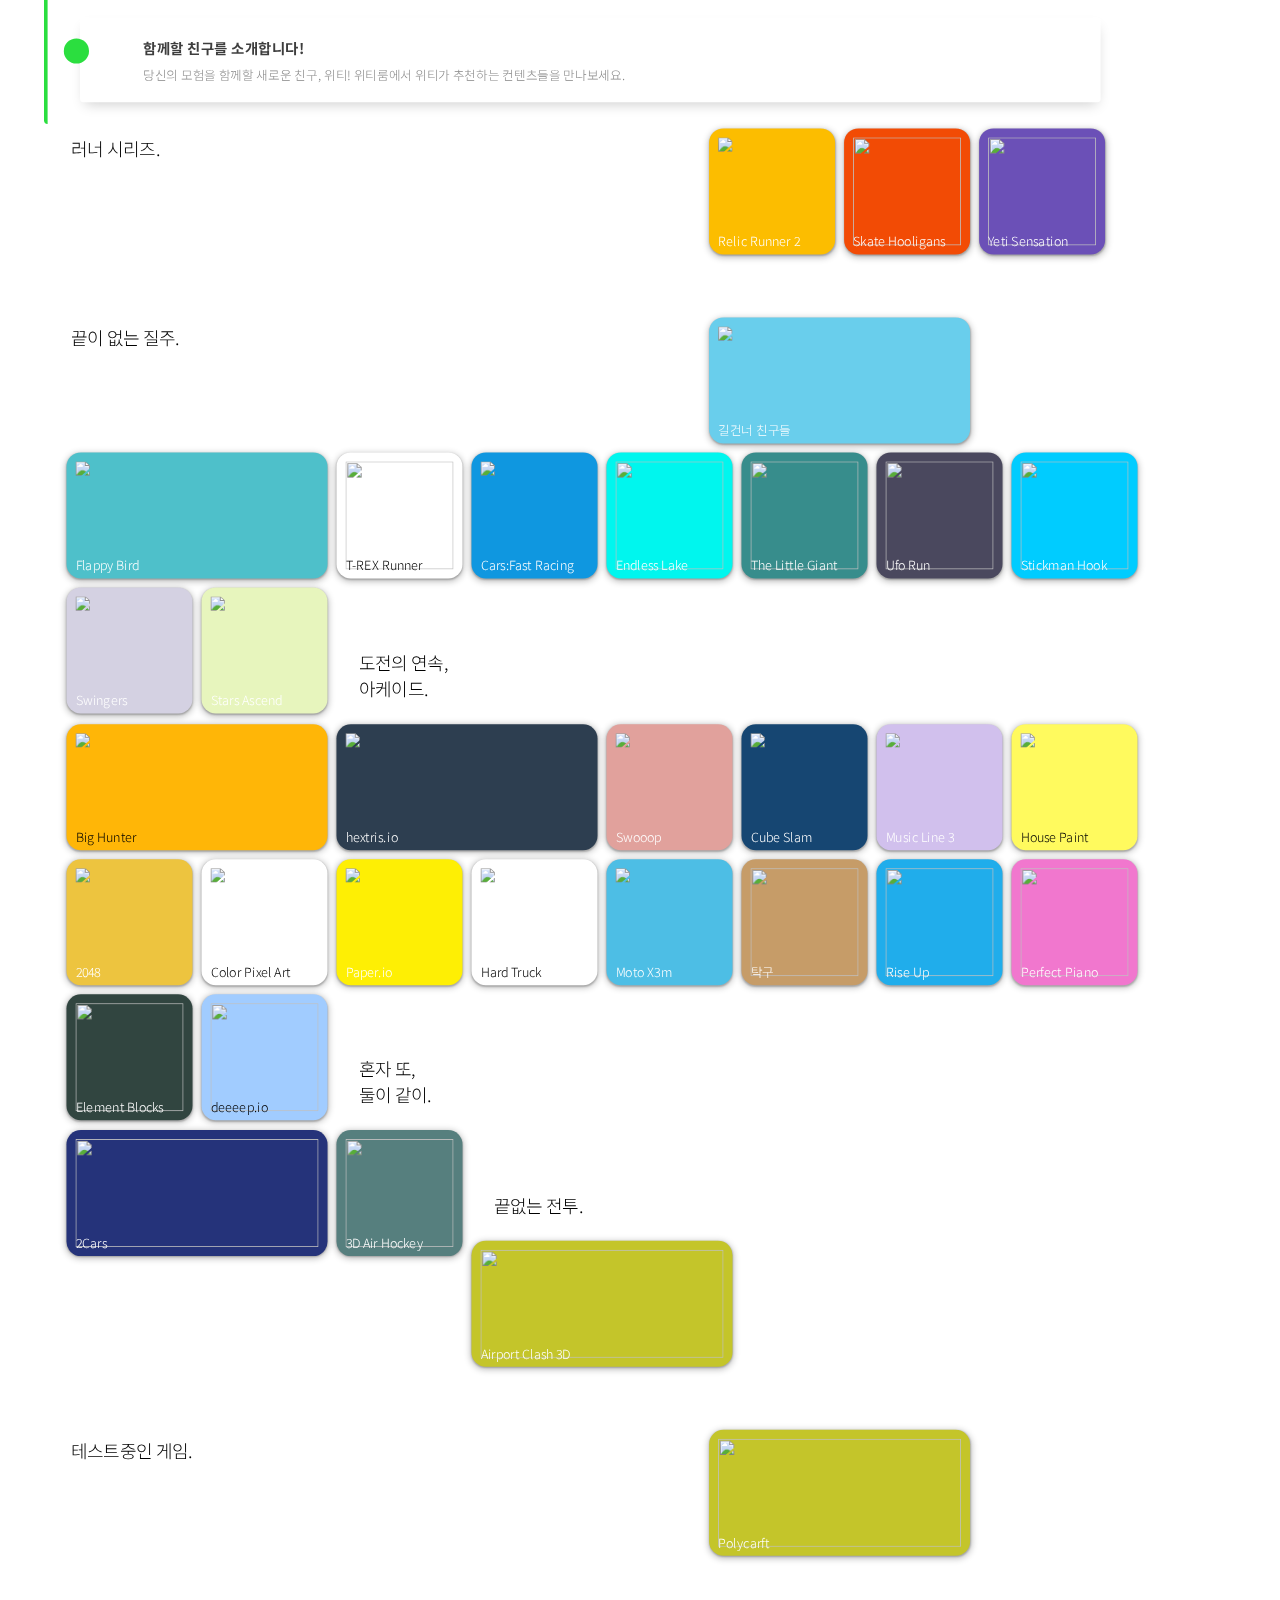
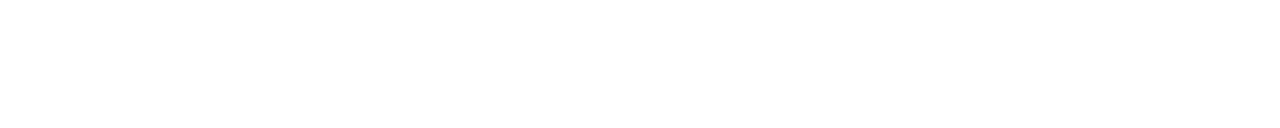
==== commit 9b859016: "Update index.html" ====
--- a/index.html
+++ b/index.html
@@ -228,8 +228,8 @@
   </div>
 
   <div class="toast__content">
-    <p class="toast__type">우리가치. 기부해볼래요?</p>
-    <p class="toast__message">두번째 탭, 우리가치에서 플랜트를 모아 도움이 필요한 곳에 기부해보세요. 돈은 위플이 대신 내드립니다.</p>
+    <p class="toast__type">함께할 친구를 소개합니다!</p>
+    <p class="toast__message">당신의 모험을 함께할 새로운 친구, 위티! 위티룸에서 위티가 추천하는 컨텐츠들을 만나보세요.</p>
   </div>
   <div class="toast__close">
     <svg version="1.1" xmlns="http://www.w3.org/2000/svg" viewBox="0 0 15.642 15.642" xmlns:xlink="http://www.w3.org/1999/xlink" enable-background="new 0 0 15.642 15.642">
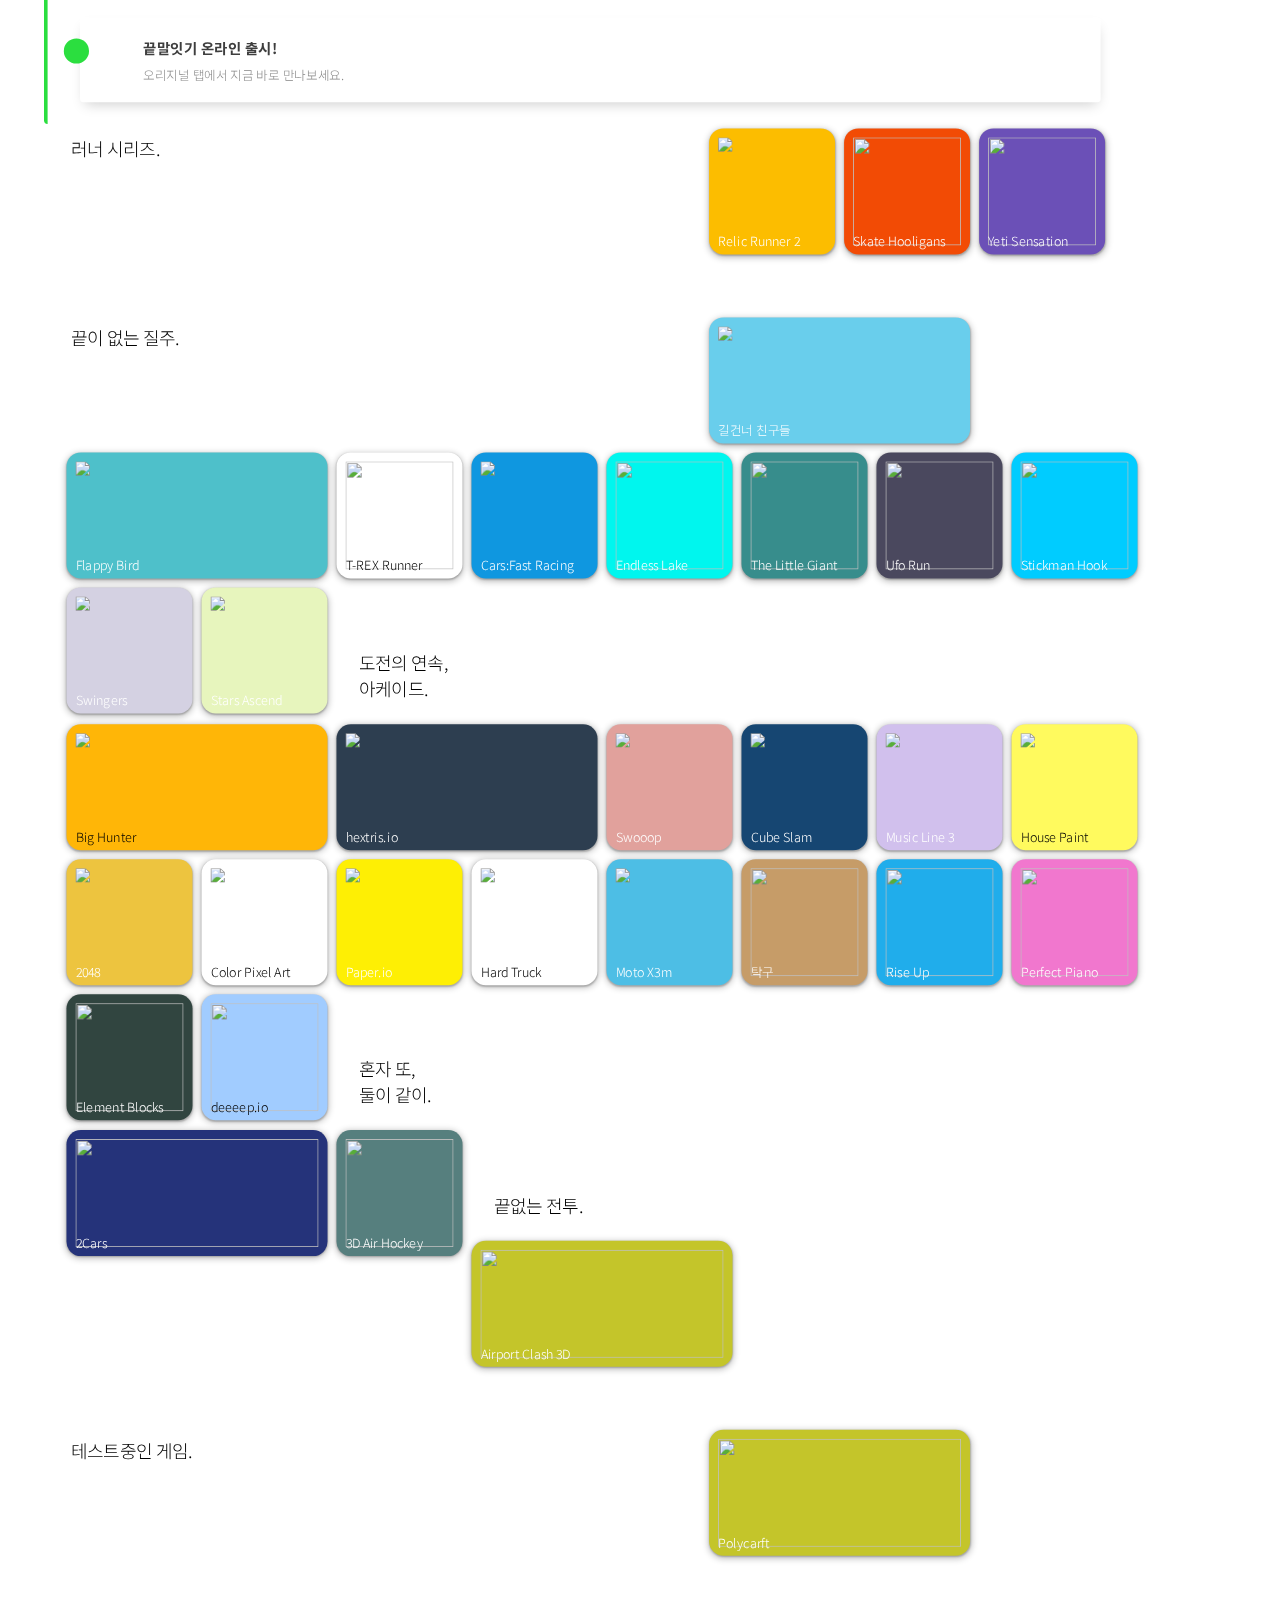
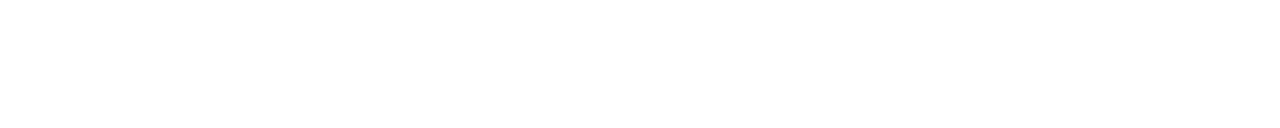
==== commit 3f125c9c: "Update index.html" ====
--- a/index.html
+++ b/index.html
@@ -228,8 +228,8 @@
   </div>
 
   <div class="toast__content">
-    <p class="toast__type">함께할 친구를 소개합니다!</p>
-    <p class="toast__message">당신의 모험을 함께할 새로운 친구, 위티! 위티룸에서 위티가 추천하는 컨텐츠들을 만나보세요.</p>
+    <p class="toast__type">끝말잇기 온라인 출시!</p>
+    <p class="toast__message">오리지널 탭에서 지금 바로 만나보세요.</p>
   </div>
   <div class="toast__close">
     <svg version="1.1" xmlns="http://www.w3.org/2000/svg" viewBox="0 0 15.642 15.642" xmlns:xlink="http://www.w3.org/1999/xlink" enable-background="new 0 0 15.642 15.642">
